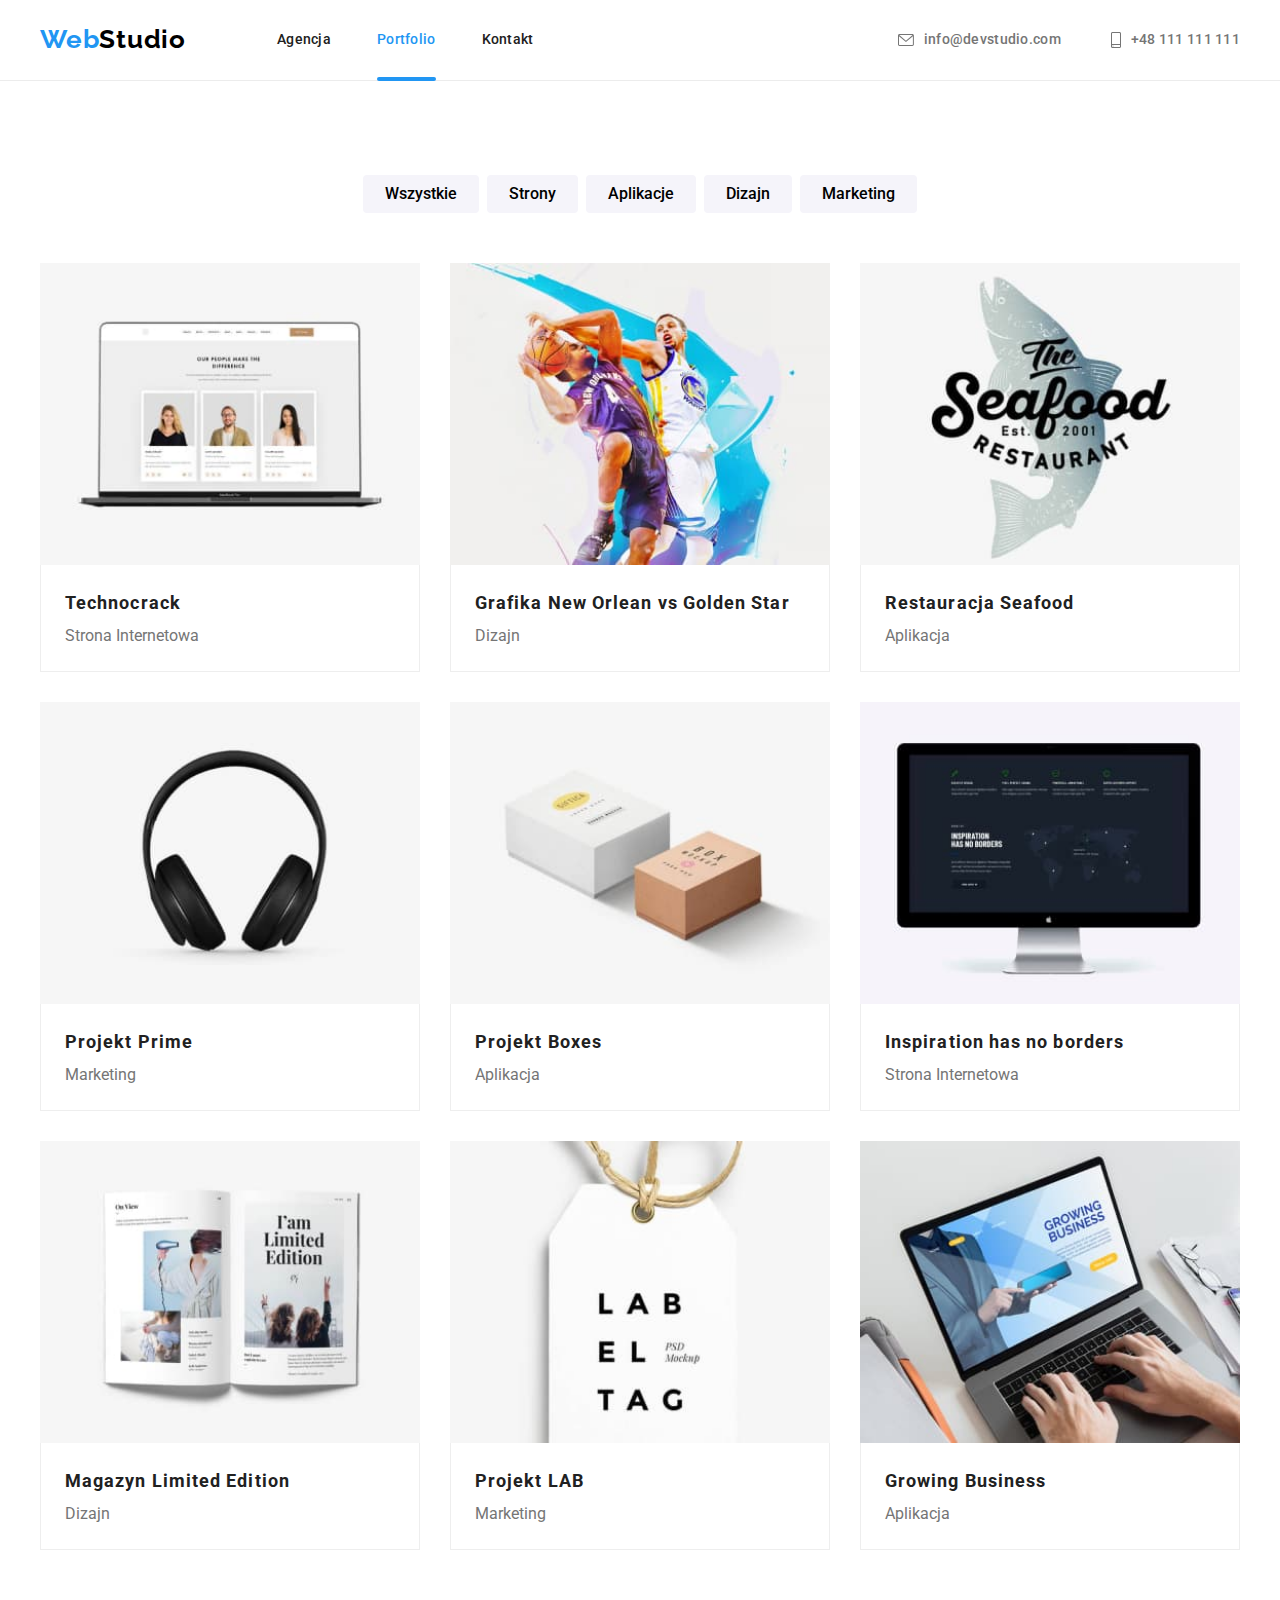
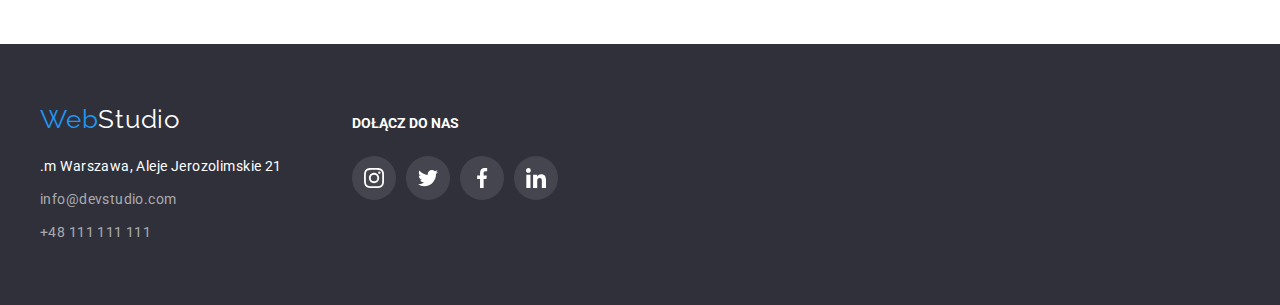
==== potrfolio.html @ 59abcddb "add files" ====
<!DOCTYPE html>
<html lang="pl">
  <head>
    <meta charset="UTF-8" />
    <meta http-equiv="X-UA-Compatible" content="IE=edge" />
    <meta name="viewport" content="width=device-width, initial-scale=1.0" />
    <title>Portfolio</title>
    <link rel="preconnect" href="https://fonts.googleapis.com" />
    <link rel="preconnect" href="https://fonts.gstatic.com" crossorigin />
    <link
      href="https://fonts.googleapis.com/css2?family=Raleway:ital,wght@0,700;1,700&family=Roboto:ital,wght@0,400;0,500;0,700;0,900;1,400;1,500;1,700;1,900&display=swap"
      rel="stylesheet"
    />

    <link
      rel="stylesheet"
      href="https://cdnjs.cloudflare.com/ajax/libs/modern-normalize/1.1.0/modern-normalize.css"
      integrity="sha512-Y0MM+V6ymRKN2zStTqzQ227DWhhp4Mzdo6gnlRnuaNCbc+YN/ZH0sBCLTM4M0oSy9c9VKiCvd4Jk44aCLrNS5Q=="
      crossorigin="anonymous"
      referrerpolicy="no-referrer"
    />

    <link rel="stylesheet" href="./css/styles.css" />
  </head>
  <body>
    <header class="header">
      <div class="container">
        <section class="header-section">
          <a href="./index.html" class="header-logo"
            ><span class="logo-blue">Web</span>Studio</a
          >
          <nav>
            <ul class="nav-list">
              <li><a href="./index.html" class="nav-links">Agencja</a></li>
              <li>
                <a href="./potrfolio.html" class="nav-links active-page"
                  >Portfolio</a
                >
              </li>
              <li><a href="#" class="nav-links">Kontakt</a></li>
            </ul>
          </nav>
          <ul class="contact-list">
            <li>
              <a class="header-contact" href="mailto:info@devstudio.com">
                <svg width="16" height="12" class="contact-icon">
                  <use href="./images/icons.svg#icon-envelope"></use>
                </svg>
                info@devstudio.com</a
              >
            </li>
            <li>
              <a class="header-contact" href="tel:+48111111111">
                <svg width="10" height="16" class="contact-icon">
                  <use href="./images/icons.svg#icon-smartphone"></use>
                </svg>
                +48 111 111 111</a
              >
            </li>
          </ul>
        </section>
      </div>
    </header>
    <main>
      <div class="container">
        <section class="section">
          <ul class="filters">
            <li><button type="button">Wszystkie</button></li>
            <li><button type="button">Strony</button></li>
            <li><button type="button">Aplikacje</button></li>
            <li><button type="button">Dizajn</button></li>
            <li><button type="button">Marketing</button></li>
          </ul>
          <section class="projects-section">
            <ul>
              <li>
                <figure>
                  <img
                    src="./images/img8.jpg"
                    alt="Laptop z otwartą stroną internetową"
                  />
                  <figcaption>
                    <h4>Technocrack</h4>
                    <p class="project-type">Strona Internetowa</p>
                  </figcaption>
                  <p class="project-description">
                    Technocrack jest popularną platformą wykorzystywaną do
                    rozpowszechniania koronawirusa. Firmy wykorzystują tę
                    platformę do celów szpiegowskich i ataków na
                    niezabezpieczone serwery konkurencji
                  </p>
                </figure>
              </li>
              <li>
                <figure>
                  <img
                    src="./images/img9.jpg"
                    alt="Dwóch koszykarzy walczących o piłkę"
                  />
                  <figcaption>
                    <h4>Grafika New Orlean vs Golden Star</h4>
                    <p class="project-type">Dizajn</p>
                  </figcaption>
                  <p class="project-description">
                    Technocrack jest popularną platformą wykorzystywaną do
                    rozpowszechniania koronawirusa. Firmy wykorzystują tę
                    platformę do celów szpiegowskich i ataków na
                    niezabezpieczone serwery konkurencji
                  </p>
                </figure>
              </li>
              <li>
                <figure>
                  <img src="./images/img10.jpg" alt="" />
                  <figcaption>
                    <h4>Restauracja Seafood</h4>
                    <p class="project-type">Aplikacja</p>
                  </figcaption>
                  <p class="project-description">
                    Technocrack jest popularną platformą wykorzystywaną do
                    rozpowszechniania koronawirusa. Firmy wykorzystują tę
                    platformę do celów szpiegowskich i ataków na
                    niezabezpieczone serwery konkurencji
                  </p>
                </figure>
              </li>
              <li>
                <figure>
                  <img src="./images/img11.jpg" alt="Sluchawki nauszne" />
                  <figcaption>
                    <h4>Projekt Prime</h4>
                    <p class="project-type">Marketing</p>
                  </figcaption>
                  <p class="project-description">
                    Technocrack jest popularną platformą wykorzystywaną do
                    rozpowszechniania koronawirusa. Firmy wykorzystują tę
                    platformę do celów szpiegowskich i ataków na
                    niezabezpieczone serwery konkurencji
                  </p>
                </figure>
              </li>
              <li>
                <figure>
                  <img src="./images/img12.jpg" alt="Dwa pudełka" />
                  <figcaption>
                    <h4>Projekt Boxes</h4>
                    <p class="project-type">Aplikacja</p>
                  </figcaption>
                  <p class="project-description">
                    Technocrack jest popularną platformą wykorzystywaną do
                    rozpowszechniania koronawirusa. Firmy wykorzystują tę
                    platformę do celów szpiegowskich i ataków na
                    niezabezpieczone serwery konkurencji
                  </p>
                </figure>
              </li>
              <li>
                <figure>
                  <img
                    src="./images/img13.jpg"
                    alt="Monitor z otwarta stroną internetową"
                  />
                  <figcaption>
                    <h4>Inspiration has no borders</h4>
                    <p class="project-type">Strona Internetowa</p>
                  </figcaption>
                  <p class="project-description">
                    Technocrack jest popularną platformą wykorzystywaną do
                    rozpowszechniania koronawirusa. Firmy wykorzystują tę
                    platformę do celów szpiegowskich i ataków na
                    niezabezpieczone serwery konkurencji
                  </p>
                </figure>
              </li>
              <li>
                <figure>
                  <img
                    src="./images/img14.jpg"
                    alt="Otwarte kolorowe czasopismo"
                  />
                  <figcaption>
                    <h4>Magazyn Limited Edition</h4>
                    <p class="project-type">Dizajn</p>
                  </figcaption>
                  <p class="project-description">
                    Technocrack jest popularną platformą wykorzystywaną do
                    rozpowszechniania koronawirusa. Firmy wykorzystują tę
                    platformę do celów szpiegowskich i ataków na
                    niezabezpieczone serwery konkurencji
                  </p>
                </figure>
              </li>
              <li>
                <figure>
                  <img
                    src="./images/img15.jpg"
                    alt="Biala zawieszka z napisem LABEL TAG"
                  />
                  <figcaption>
                    <h4>Projekt LAB</h4>
                    <p class="project-type">Marketing</p>
                  </figcaption>
                  <p class="project-description">
                    Technocrack jest popularną platformą wykorzystywaną do
                    rozpowszechniania koronawirusa. Firmy wykorzystują tę
                    platformę do celów szpiegowskich i ataków na
                    niezabezpieczone serwery konkurencji
                  </p>
                </figure>
              </li>
              <li>
                <figure>
                  <img
                    src="./images/img16.jpg"
                    alt="Laptop z otwartą aplikacją"
                  />
                  <figcaption>
                    <h4>Growing Business</h4>
                    <p class="project-type">Aplikacja</p>
                  </figcaption>
                  <p class="project-description">
                    Technocrack jest popularną platformą wykorzystywaną do
                    rozpowszechniania koronawirusa. Firmy wykorzystują tę
                    platformę do celów szpiegowskich i ataków na
                    niezabezpieczone serwery konkurencji
                  </p>
                </figure>
              </li>
            </ul>
          </section>
        </section>
      </div>
    </main>
    <footer class="footer">
      <div class="container">
        <ul class="footer-items">
          <li>
            <a href="/index.html" class="footer-logo"
              ><span class="logo-blue">Web</span>Studio</a
            >
            <address>
              <p>.m Warszawa, Aleje Jerozolimskie 21</p>
              <p>
                <a class="footer-link" href="mailto:info@devstudio.com"
                  >info@devstudio.com</a
                >
              </p>
              <p>
                <a class="footer-link" href="tel:+48111111111"
                  >+48 111 111 111</a
                >
              </p>
            </address>
          </li>
          <li>
            <h5>Dołącz do nas</h5>
            <ul class="footer-icon">
              <li>
                <svg width="20" height="20">
                  <use href="./images/icons.svg#icon-instagram"></use>
                </svg>
              </li>
              <li>
                <svg width="20" height="20">
                  <use href="./images/icons.svg#icon-twitter"></use>
                </svg>
              </li>
              <li>
                <svg width="20" height="20">
                  <use href="./images/icons.svg#icon-facebook"></use>
                </svg>
              </li>
              <li>
                <svg width="20" height="20">
                  <use href="./images/icons.svg#icon-linkedin"></use>
                </svg>
              </li>
            </ul>
          </li>
        </ul>
      </div>
    </footer>
  </body>
</html>
---- css/styles.css ----
* {
  box-sizing: content-box;
}

:root {
  --main-color: #212121;
  --active-color: #2196f3;
  --bg-color: #2f303a;
  --button-color: #f5f4fa;
  --p-color: #757575;
  --section-color: #f5f4fa;
  --border-color: #ececec;
  --card-bg: #fff;
  --text-color: #fff;
  --pic-border: #eeeeee;
  --logo-color: #000;
  --contact-color: rgba(255, 255, 255, 0.6);
  --icon-color: #afb1b8;
}

body {
  font-family: "Roboto", sans-serif;
  color: var(--main-color);
  font-size: 16px;
}

ul {
  padding: 0;
  margin: 0;
  list-style: none;
}

h1,
h2,
h3,
h4,
p {
  margin: 0;
}

.container {
  max-width: 1200px;
  margin: 0 auto;
  padding: 0 15px;
}

.section {
  padding-top: 94px;
  padding-bottom: 94px;
}

/* header start */

.header {
  border-bottom: 1px solid var(--border-color);
}

.header-section {
  display: flex;
  align-items: center;
  justify-content: space-between;
  padding: 24px 0 25px;
}

.header-logo {
  font-family: "Raleway", sans-serif;
  color: var(--logo-color);
  text-decoration: none;
  font-weight: 700;
  font-size: 26px;
  line-height: 1.2;
  letter-spacing: 0.03em;
  flex-grow: 1;
}
.logo-blue {
  color: #2196f3;
}

.nav-list {
  display: flex;
  flex-grow: 1;
}

.nav-list li:not(:last-child) {
  padding-right: 46px;
}

.nav-links {
  text-decoration: none;
  color: inherit;
  font-weight: 500;
  font-size: 14px;
  line-height: 1.17;
  letter-spacing: 0.02em;
}

.nav-links:hover,
.nav-links:focus {
  color: var(--active-color);
  cursor: pointer;
  transition: color 250ms cubic-bezier(0.4, 0, 0.2, 1);
}

.contact-list {
  text-align: right;
  flex-grow: 4;
  display: flex;
  justify-content: flex-end;
}

.contact-list li:not(:last-child) {
  padding-right: 50px;
}

.header-contact {
  text-decoration: none;
  color: var(--p-color);
  font-weight: 500;
  font-size: 14px;
  line-height: 1.17;
  letter-spacing: 0.02em;
  fill: var(--p-color);
  display: flex;
  align-items: center;
}

.contact-icon {
  padding-right: 10px;
}

.header-contact:hover,
.header-contact:focus {
  fill: var(--active-color);
  color: var(--active-color);
  transition: color 250ms cubic-bezier(0.4, 0, 0.2, 1),
    fill 250ms cubic-bezier(0.4, 0, 0.2, 1);
}

.active-page {
  color: var(--active-color);
  position: relative;
}

.active-page::after {
  display: block;
  content: "";
  width: 100%;
  height: 4px;
  background-color: var(--active-color);
  border-radius: 2px;
  position: absolute;
  top: 46px;
}

/* header end */

/* footer start */
.footer {
  background-color: var(--bg-color);
  color: var(--text-color);
  font-size: 14px;
  line-height: 1.71;
}

.footer-items {
  display: flex;
  align-items: baseline;
  gap: 70px;
}

.footer-items h5 {
  text-transform: uppercase;
  font-weight: 700;
  font-size: 14px;
  margin-bottom: 20px;
}

.footer-logo {
  display: block;
  text-decoration: none;
  color: var(--text-color);
  font-family: "Raleway", sans-serif;
  font-size: 26px;
  line-height: 1.2;
  letter-spacing: 0.03em;
  padding-top: 60px;
}

.footer address {
  font-style: normal;
  letter-spacing: 0.03em;
  padding-top: 20px;
  padding-bottom: 60px;
}

.footer-link {
  text-decoration: none;
  color: var(--contact-color);
  display: block;
  padding-top: 9px;
}

.footer-link:hover,
.footer-link:focus {
  color: var(--active-color);
  transition: color 250ms cubic-bezier(0.4, 0, 0.2, 1);
}

.footer-icon {
  display: flex;
  gap: 10px;
}

.footer-icon li {
  display: flex;
  gap: 10px;
  fill: var(--card-bg);
  padding: 12px;
  border: 0px solid rgba(255, 255, 255, 0.1);
  background-color: rgba(255, 255, 255, 0.1);
  border-radius: 50%;
}

.footer-icon li:hover,
.footer-icon li:active {
  border: 0px solid var(--active-color);
  border-radius: 50%;
  background-color: #2196f3;
  fill: var(--card-bg);
  transition: background-color 250ms cubic-bezier(0.4, 0, 0.2, 1);
}

/* footer end */

/* index main start */
.page-title {
  background-color: var(--bg-color);
  background-image: linear-gradient(
      to top,
      rgba(47, 48, 58, 0.4),
      rgba(47, 48, 58, 0.4)
    ),
    url(../images/bgimg.jpg);

  background-repeat: no-repeat;
  background-position: center;
  height: 600px;
}

.title {
  color: var(--text-color);
  text-align: center;
  font-weight: 900;
  font-size: 44px;
  line-height: 1.36;
  text-transform: uppercase;
  letter-spacing: 0.06em;
  max-width: 700px;
  margin: 0 auto 30px;
  padding-top: 200px;
}

.main-button {
  display: block;
  background-color: var(--active-color);
  color: var(--text-color);
  font: inherit;
  height: 50px;
  width: 200px;
  font-weight: 700;
  cursor: pointer;
  margin: 0 auto;
  border-radius: 4px;
  border: 0;
}

.advantages-section h3 {
  font-weight: 700;
  font-size: 14px;
  line-height: 1.14;
  margin-bottom: 10px;
}

.advantages-section p {
  font-size: 14px;
  line-height: 1.71;
  color: var(--p-color);
}

.advantages-section ul {
  display: flex;
  gap: 30px;
}

.advantages-section li {
  flex-basis: calc((100% - 90px) / 4);
}

.advantages-icon {
  background-color: var(--button-color);
  margin-bottom: 30px;
  padding: 25px 100px;
}

.service-section h2 {
  text-align: center;
  font-weight: 700;
  font-size: 36px;
  line-height: 1.16;
  margin-bottom: 50px;
}

.service-section ul {
  display: flex;
  margin: 0;
  gap: 30px;
}

.service-section img {
  display: block;
  max-width: 370px;
}

.service-section li {
  flex-basis: calc((100%-60px) / 3);
  position: relative;
}

.service-section p {
  position: absolute;
  background-color: rgba(47, 48, 58, 0.8);
  color: var(--card-bg);
  bottom: 0;
  left: 50%;
  width: 100%;
  transform: translate(-50%);
  text-transform: uppercase;
  font-size: 14px;
  padding: 27px 0;
  text-align: center;
}

.team-section {
  background-color: var(--section-color);
}

.team-section img {
  display: block;
  max-width: 270px;
}

.team-section h2 {
  text-align: center;
  font-weight: 700;
  font-size: 36px;
  line-height: 1.16;
  margin-bottom: 50px;
}

.team-members {
  display: flex;
  gap: 30px;
}

.team-section figure {
  margin: 0;
  background-color: var(--card-bg);
  text-align: center;
  box-shadow: 0px 1px 3px rgba(0, 0, 0, 0.12), 0px 1px 1px rgba(0, 0, 0, 0.14),
    0px 2px 1px rgba(0, 0, 0, 0.2);
  border-radius: 0px 0px 4px 4px;
}

.team-section figcaption {
  padding: 30px 0;
}

.team-section h4 {
  font-weight: 500;
  line-height: 1.19;
  letter-spacing: 0.03em;
  padding-bottom: 10px;
}

.team-section p {
  color: var(--p-color);
}

.social-icon {
  display: flex;
  gap: 10px;
  justify-content: center;
  margin-top: 16px;
}

.social-icon li {
  height: 20px;
  width: 20px;
  fill: var(--icon-color);
  padding: 12px;
}

.social-icon li:hover,
.social-icon li:active {
  border: 0px solid var(--active-color);
  border-radius: 50%;
  background-color: #2196f3;
  fill: var(--card-bg);
  transition: fill 250ms cubic-bezier(0.4, 0, 0.2, 1),
    background-color 250ms cubic-bezier(0.4, 0, 0.2, 1);
}

.client-section h2 {
  text-align: center;
  font-weight: 700;
  font-size: 36px;
  line-height: 1.16;
  margin-bottom: 50px;
}

.client-section ul {
  display: flex;
  gap: 30px;
}

.client-icon {
  border: 1px solid var(--icon-color);
  border-radius: 4px;
  height: 60px;
  width: 106px;
  padding: 16px 32px;
  fill: var(--icon-color);
}

.client-icon:hover,
.client-icon:focus {
  border-color: var(--active-color);
  fill: var(--active-color);
  cursor: pointer;
  transition: fill 250ms cubic-bezier(0.4, 0, 0.2, 1),
    border-color 250ms cubic-bezier(0.4, 0, 0.2, 1);
}

.modal {
  height: 581px;
  width: 528px;
  background-color: var(--card-bg);
  display: block;
  margin: auto;
  position: fixed;
  left: 50%;
  top: 50%;
  transform: translate(-50%, -50%);
  border-radius: 4px;
}

.backdrop {
  background-color: rgba(0, 0, 0, 0.1);
  width: 100%;
  height: 100%;
  position: fixed;
  display: block;
  margin: auto;
  position: fixed;
  left: 0;
  top: 0;
  visibility: visible;
  opacity: 1;
  transform: scale(100%);
  transition-property: visibility, opacity, transform;
  transition-duration: 100ms;
  transition-timing-function: ease;
}

.is-hidden {
  pointer-events: none;
  visibility: hidden;
  opacity: 0;
  transform: scale(50%);
  transition-property: visibility, opacity, transform;
  transition-duration: 100ms;
  transition-timing-function: ease;
}

.modal-close {
  background-color: var(--card-bg);
  border-radius: 50%;
  border: 1px solid rgba(0, 0, 0, 0.1);
  padding: 0px;
  position: fixed;
  top: 8px;
  right: 8px;
  cursor: pointer;
  width: 28px;
  height: 28px;
  font-size: 13px;
}

/* index end */

/* portfolio start */

.filters {
  display: flex;
  justify-content: center;
  margin-bottom: 50px;
}

.filters button {
  background-color: var(--button-color);
  font-size: 16px;
  font-family: inherit;
  font-weight: 500;
  line-height: 1.62;
  cursor: pointer;
  border-radius: 4px;
  border: 0;
  padding: 6px 22px;
}

.filters li:not(:last-child) {
  margin-right: 8px;
}

.filters button:hover,
.filters button:focus {
  background-color: var(--active-color);
  color: var(--text-color);
  box-shadow: 0px 4px 4px rgba(0, 0, 0, 0.25);
  cursor: pointer;
  transition: color 250ms cubic-bezier(0.4, 0, 0.2, 1),
    background-color 250ms cubic-bezier(0.4, 0, 0.2, 1),
    box-shadow 250ms cubic-bezier(0.4, 0, 0.2, 1);
}

.projects-section figure {
  margin: 0;
  position: relative;
  overflow: hidden;
}

.projects-section figure:hover,
.projects-section figure:active {
  box-shadow: 0px 1px 1px rgba(0, 0, 0, 0.12), 0px 4px 4px rgba(0, 0, 0, 0.06),
    1px 4px 6px rgba(0, 0, 0, 0.16);
  transition: box-shadow 250ms cubic-bezier(0.4, 0, 0.2, 1);
}

.projects-section figcaption {
  padding: 20px 24px;
  border-left: 1px solid var(--pic-border);
  border-right: 1px solid var(--pic-border);
  border-bottom: 1px solid var(--pic-border);
  z-index: 5;
  position: relative;
  background-color: var(--card-bg);
}

.projects-section img {
  display: block;
  width: 100%;
}

.projects-section ul {
  display: flex;
  flex-wrap: wrap;
  gap: 30px;
}

.projects-section li {
  flex-basis: calc((100% - 60px) / 3);
}

.projects-section h4 {
  font-size: 18px;
  font-weight: 700;
  line-height: 2;
  letter-spacing: 0.06em;
}

.project-type {
  color: var(--p-color);
  line-height: 1.88;
}

.project-description {
  position: absolute;
  height: 100%;
  background-color: rgba(33, 150, 243, 0.9);
  color: #fff;
  line-height: 1.56;
  letter-spacing: 0.03em;
  font-size: 18px;
  padding: 49px 45px 49px 24px;
  transform: translateY(0);
  transition-property: transform;
  transition-duration: 250ms;
  transition-timing-function: cubic-bezier(0.4, 0, 0.2, 1);
  z-index: 3;
}

.projects-section figure:hover .project-description {
  transform: translateY(-408px);
}
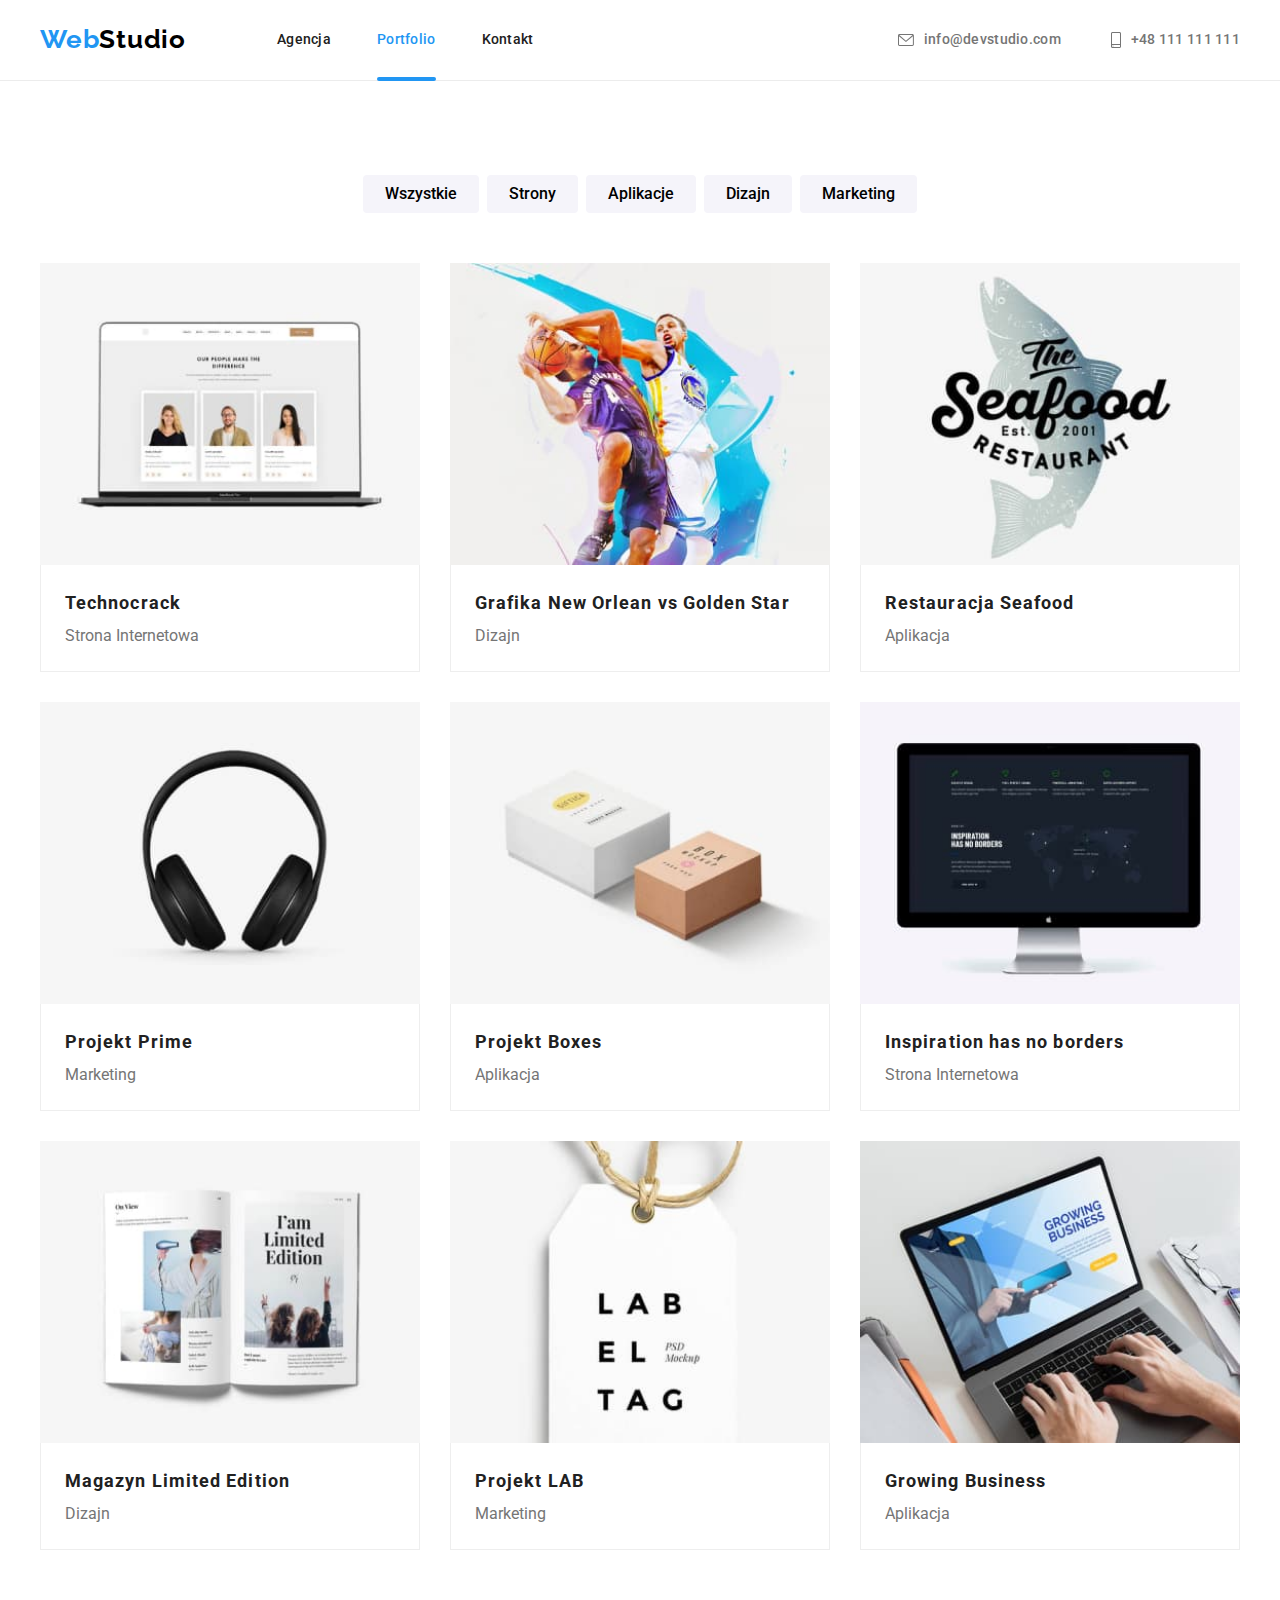
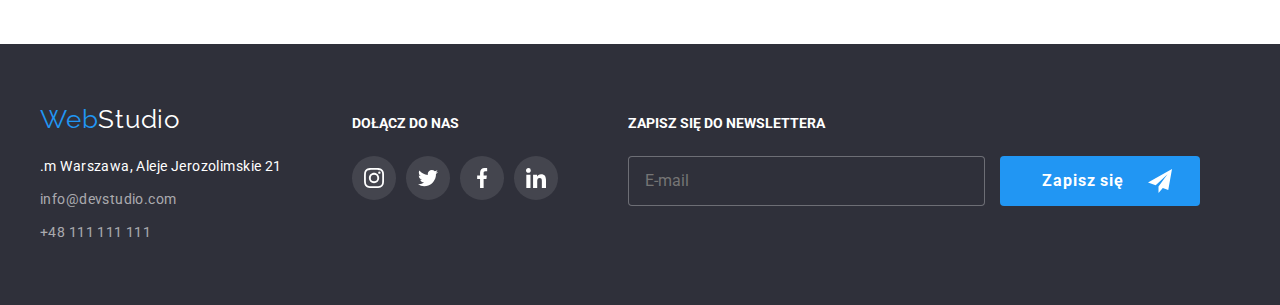
==== commit 8a42d2dc: "update" ====
--- a/potrfolio.html
+++ b/potrfolio.html
@@ -277,6 +277,25 @@
               </li>
             </ul>
           </li>
+          <li>
+            <form>
+              <label>
+                <h5>Zapisz się do newslettera</h5>
+                <input
+                  class="newsletter-input"
+                  type="email"
+                  name="newsletter"
+                  placeholder="E-mail"
+                />
+              </label>
+              <button class="newsletter-button" type="submit">
+                <span>Zapisz się</span>
+                <svg class="newsletter-icon" width="24" height="24">
+                  <use href="./images/icons.svg#icon-send"></use>
+                </svg>
+              </button>
+            </form>
+          </li>
         </ul>
       </div>
     </footer>
--- a/css/styles.css
+++ b/css/styles.css
@@ -16,6 +16,12 @@
   --logo-color: #000;
   --contact-color: rgba(255, 255, 255, 0.6);
   --icon-color: #afb1b8;
+  --backdrop-color: rgba(0, 0, 0, 0.1);
+  --description-bg: rgba(33, 150, 243, 0.9);
+  --service-bg: rgba(47, 48, 58, 0.8);
+  --footer-icon-bg: rgba(255, 255, 255, 0.1);
+  --bg-gradient: rgba(47, 48, 58, 0.4);
+  --form-border: rgba(33, 33, 33, 0.2);
 }
 
 body {
@@ -34,6 +40,8 @@
 h2,
 h3,
 h4,
+h5,
+h6,
 p {
   margin: 0;
 }
@@ -63,6 +71,7 @@
 }
 
 .header-logo {
+  flex-grow: 1;
   font-family: "Raleway", sans-serif;
   color: var(--logo-color);
   text-decoration: none;
@@ -70,10 +79,10 @@
   font-size: 26px;
   line-height: 1.2;
   letter-spacing: 0.03em;
-  flex-grow: 1;
-}
+}
+
 .logo-blue {
-  color: #2196f3;
+  color: var(--active-color);
 }
 
 .nav-list {
@@ -92,20 +101,20 @@
   font-size: 14px;
   line-height: 1.17;
   letter-spacing: 0.02em;
+  transition: color 250ms cubic-bezier(0.4, 0, 0.2, 1);
 }
 
 .nav-links:hover,
 .nav-links:focus {
   color: var(--active-color);
   cursor: pointer;
-  transition: color 250ms cubic-bezier(0.4, 0, 0.2, 1);
 }
 
 .contact-list {
+  display: flex;
   text-align: right;
+  justify-content: flex-end;
   flex-grow: 4;
-  display: flex;
-  justify-content: flex-end;
 }
 
 .contact-list li:not(:last-child) {
@@ -113,6 +122,8 @@
 }
 
 .header-contact {
+  display: flex;
+  align-items: center;
   text-decoration: none;
   color: var(--p-color);
   font-weight: 500;
@@ -120,8 +131,8 @@
   line-height: 1.17;
   letter-spacing: 0.02em;
   fill: var(--p-color);
-  display: flex;
-  align-items: center;
+  transition: color 250ms cubic-bezier(0.4, 0, 0.2, 1),
+    fill 250ms cubic-bezier(0.4, 0, 0.2, 1);
 }
 
 .contact-icon {
@@ -132,8 +143,6 @@
 .header-contact:focus {
   fill: var(--active-color);
   color: var(--active-color);
-  transition: color 250ms cubic-bezier(0.4, 0, 0.2, 1),
-    fill 250ms cubic-bezier(0.4, 0, 0.2, 1);
 }
 
 .active-page {
@@ -142,24 +151,24 @@
 }
 
 .active-page::after {
+  position: absolute;
+  top: 46px;
   display: block;
   content: "";
   width: 100%;
   height: 4px;
   background-color: var(--active-color);
   border-radius: 2px;
-  position: absolute;
-  top: 46px;
 }
 
 /* header end */
 
 /* footer start */
 .footer {
-  background-color: var(--bg-color);
   color: var(--text-color);
   font-size: 14px;
   line-height: 1.71;
+  background-color: var(--bg-color);
 }
 
 .footer-items {
@@ -169,41 +178,41 @@
 }
 
 .footer-items h5 {
+  margin-bottom: 20px;
   text-transform: uppercase;
   font-weight: 700;
   font-size: 14px;
-  margin-bottom: 20px;
 }
 
 .footer-logo {
   display: block;
+  padding-top: 60px;
   text-decoration: none;
   color: var(--text-color);
   font-family: "Raleway", sans-serif;
   font-size: 26px;
   line-height: 1.2;
   letter-spacing: 0.03em;
-  padding-top: 60px;
 }
 
 .footer address {
-  font-style: normal;
-  letter-spacing: 0.03em;
   padding-top: 20px;
   padding-bottom: 60px;
+  font-style: normal;
+  letter-spacing: 0.03em;
 }
 
 .footer-link {
+  display: block;
+  padding-top: 9px;
+  color: var(--contact-color);
   text-decoration: none;
-  color: var(--contact-color);
-  display: block;
-  padding-top: 9px;
+  transition: color 250ms cubic-bezier(0.4, 0, 0.2, 1);
 }
 
 .footer-link:hover,
 .footer-link:focus {
   color: var(--active-color);
-  transition: color 250ms cubic-bezier(0.4, 0, 0.2, 1);
 }
 
 .footer-icon {
@@ -214,40 +223,80 @@
 .footer-icon li {
   display: flex;
   gap: 10px;
-  fill: var(--card-bg);
   padding: 12px;
-  border: 0px solid rgba(255, 255, 255, 0.1);
-  background-color: rgba(255, 255, 255, 0.1);
+  fill: var(--text-color);
+  background-color: var(--footer-icon-bg);
   border-radius: 50%;
+  transition: background-color 250ms cubic-bezier(0.4, 0, 0.2, 1);
 }
 
 .footer-icon li:hover,
 .footer-icon li:active {
-  border: 0px solid var(--active-color);
-  border-radius: 50%;
-  background-color: #2196f3;
-  fill: var(--card-bg);
-  transition: background-color 250ms cubic-bezier(0.4, 0, 0.2, 1);
+  background-color: var(--active-color);
+}
+
+.newsletter-input {
+  display: inline-block;
+  width: 323px;
+  padding: 15px 16px;
+  font-size: 16px;
+  color: var(--contact-color);
+  background-color: var(--bg-color);
+  border: 1px solid rgba(255, 255, 255, 0.3);
+  border-radius: 4px;
+}
+
+.newsletter-button {
+  position: relative;
+  display: inline-block;
+  height: 50px;
+  width: 200px;
+  margin-left: 12px;
+  padding: 0;
+  color: var(--text-color);
+  font: inherit;
+  text-align: left;
+  font-weight: 700;
+  font-size: 16px;
+  line-height: 30px;
+  letter-spacing: 0.06em;
+  background-color: var(--active-color);
+  border-radius: 4px;
+  border: 0;
+  cursor: pointer;
+}
+
+.newsletter-button span {
+  padding-left: 42px;
+}
+
+.newsletter-icon {
+  position: absolute;
+  top: 13px;
+  right: 28px;
+  fill: var(--text-color);
 }
 
 /* footer end */
 
 /* index main start */
 .page-title {
+  height: 600px;
   background-color: var(--bg-color);
   background-image: linear-gradient(
       to top,
-      rgba(47, 48, 58, 0.4),
-      rgba(47, 48, 58, 0.4)
+      var(--bg-gradient),
+      var(--bg-gradient)
     ),
     url(../images/bgimg.jpg);
-
   background-repeat: no-repeat;
   background-position: center;
-  height: 600px;
 }
 
 .title {
+  max-width: 700px;
+  margin: 0 auto 30px;
+  padding-top: 200px;
   color: var(--text-color);
   text-align: center;
   font-weight: 900;
@@ -255,30 +304,27 @@
   line-height: 1.36;
   text-transform: uppercase;
   letter-spacing: 0.06em;
-  max-width: 700px;
-  margin: 0 auto 30px;
-  padding-top: 200px;
 }
 
 .main-button {
   display: block;
-  background-color: var(--active-color);
-  color: var(--text-color);
-  font: inherit;
   height: 50px;
   width: 200px;
-  font-weight: 700;
-  cursor: pointer;
   margin: 0 auto;
+  font: inherit;
+  color: var(--text-color);
+  font-weight: 700;
+  background-color: var(--active-color);
   border-radius: 4px;
   border: 0;
+  cursor: pointer;
 }
 
 .advantages-section h3 {
+  margin-bottom: 10px;
   font-weight: 700;
   font-size: 14px;
   line-height: 1.14;
-  margin-bottom: 10px;
 }
 
 .advantages-section p {
@@ -297,22 +343,21 @@
 }
 
 .advantages-icon {
-  background-color: var(--button-color);
   margin-bottom: 30px;
   padding: 25px 100px;
+  background-color: var(--button-color);
 }
 
 .service-section h2 {
+  margin-bottom: 50px;
   text-align: center;
   font-weight: 700;
   font-size: 36px;
   line-height: 1.16;
-  margin-bottom: 50px;
 }
 
 .service-section ul {
   display: flex;
-  margin: 0;
   gap: 30px;
 }
 
@@ -322,22 +367,21 @@
 }
 
 .service-section li {
+  position: relative;
   flex-basis: calc((100%-60px) / 3);
-  position: relative;
 }
 
 .service-section p {
   position: absolute;
-  background-color: rgba(47, 48, 58, 0.8);
+  bottom: 0;
+  left: 0;
+  width: 370px;
+  padding: 27px 0;
   color: var(--card-bg);
-  bottom: 0;
-  left: 50%;
-  width: 100%;
-  transform: translate(-50%);
   text-transform: uppercase;
+  text-align: center;
   font-size: 14px;
-  padding: 27px 0;
-  text-align: center;
+  background-color: var(--service-bg);
 }
 
 .team-section {
@@ -350,11 +394,11 @@
 }
 
 .team-section h2 {
+  margin-bottom: 50px;
   text-align: center;
   font-weight: 700;
   font-size: 36px;
   line-height: 1.16;
-  margin-bottom: 50px;
 }
 
 .team-members {
@@ -364,8 +408,8 @@
 
 .team-section figure {
   margin: 0;
+  text-align: center;
   background-color: var(--card-bg);
-  text-align: center;
   box-shadow: 0px 1px 3px rgba(0, 0, 0, 0.12), 0px 1px 1px rgba(0, 0, 0, 0.14),
     0px 2px 1px rgba(0, 0, 0, 0.2);
   border-radius: 0px 0px 4px 4px;
@@ -376,10 +420,10 @@
 }
 
 .team-section h4 {
+  padding-bottom: 10px;
   font-weight: 500;
   line-height: 1.19;
   letter-spacing: 0.03em;
-  padding-bottom: 10px;
 }
 
 .team-section p {
@@ -396,26 +440,26 @@
 .social-icon li {
   height: 20px;
   width: 20px;
+  padding: 12px;
   fill: var(--icon-color);
-  padding: 12px;
+  border-radius: 50%;
+  transition: fill 250ms cubic-bezier(0.4, 0, 0.2, 1),
+    background-color 250ms cubic-bezier(0.4, 0, 0.2, 1);
 }
 
 .social-icon li:hover,
 .social-icon li:active {
-  border: 0px solid var(--active-color);
+  fill: var(--card-bg);
   border-radius: 50%;
-  background-color: #2196f3;
-  fill: var(--card-bg);
-  transition: fill 250ms cubic-bezier(0.4, 0, 0.2, 1),
-    background-color 250ms cubic-bezier(0.4, 0, 0.2, 1);
+  background-color: var(--active-color);
 }
 
 .client-section h2 {
+  margin-bottom: 50px;
   text-align: center;
   font-weight: 700;
   font-size: 36px;
   line-height: 1.16;
-  margin-bottom: 50px;
 }
 
 .client-section ul {
@@ -424,76 +468,190 @@
 }
 
 .client-icon {
-  border: 1px solid var(--icon-color);
-  border-radius: 4px;
   height: 60px;
   width: 106px;
   padding: 16px 32px;
   fill: var(--icon-color);
+  border: 1px solid var(--icon-color);
+  border-radius: 4px;
+  transition: fill 250ms cubic-bezier(0.4, 0, 0.2, 1),
+    border-color 250ms cubic-bezier(0.4, 0, 0.2, 1);
 }
 
 .client-icon:hover,
 .client-icon:focus {
+  fill: var(--active-color);
   border-color: var(--active-color);
-  fill: var(--active-color);
-  cursor: pointer;
-  transition: fill 250ms cubic-bezier(0.4, 0, 0.2, 1),
-    border-color 250ms cubic-bezier(0.4, 0, 0.2, 1);
+  cursor: pointer;
 }
 
 .modal {
-  height: 581px;
-  width: 528px;
-  background-color: var(--card-bg);
-  display: block;
-  margin: auto;
   position: fixed;
   left: 50%;
   top: 50%;
   transform: translate(-50%, -50%);
+  display: flex;
+  margin: auto;
+  height: 581px;
+  width: 528px;
+  background-color: var(--card-bg);
   border-radius: 4px;
 }
 
 .backdrop {
-  background-color: rgba(0, 0, 0, 0.1);
-  width: 100%;
-  height: 100%;
-  position: fixed;
-  display: block;
-  margin: auto;
   position: fixed;
   left: 0;
   top: 0;
+  display: block;
+  margin: auto;
+  width: 100%;
+  height: 100%;
+  background-color: var(--backdrop-color);
   visibility: visible;
   opacity: 1;
   transform: scale(100%);
   transition-property: visibility, opacity, transform;
-  transition-duration: 100ms;
-  transition-timing-function: ease;
+  transition-duration: 250ms;
+  transition-timing-function: cubic-bezier(0.4, 0, 0.2, 1);
 }
 
 .is-hidden {
   pointer-events: none;
   visibility: hidden;
   opacity: 0;
-  transform: scale(50%);
-  transition-property: visibility, opacity, transform;
-  transition-duration: 100ms;
-  transition-timing-function: ease;
+  transform: scale(150%);
 }
 
 .modal-close {
-  background-color: var(--card-bg);
-  border-radius: 50%;
-  border: 1px solid rgba(0, 0, 0, 0.1);
-  padding: 0px;
   position: fixed;
   top: 8px;
   right: 8px;
-  cursor: pointer;
   width: 28px;
   height: 28px;
+  padding: 0px;
   font-size: 13px;
+  background-color: var(--card-bg);
+  border-radius: 50%;
+  border: 1px solid var(--backdrop-color);
+  cursor: pointer;
+}
+
+.user-form {
+  display: block;
+  margin: 40px;
+  width: 100%;
+}
+
+.form-title {
+  font-weight: 700;
+  font-size: 20px;
+  line-height: 23.44px;
+  letter-spacing: 0.03em;
+  margin-bottom: 12px;
+}
+
+.label-name {
+  font-size: 12px;
+  line-height: 14.06px;
+  letter-spacing: 0.01em;
+  padding-bottom: 4px;
+  color: var(--p-color);
+}
+
+.label-area {
+  display: flex;
+  width: 100%;
+  margin-bottom: 10px;
+  border: 1px solid var(--form-border);
+  border-radius: 4px;
+  transition: fill 250ms cubic-bezier(0.4, 0, 0.2, 1),
+    border-color 250ms cubic-bezier(0.4, 0, 0.2, 1);
+}
+
+.label-area:focus-within {
+  border-color: var(--active-color);
+  fill: var(--active-color);
+}
+
+.input-area {
+  width: 80%;
+  padding: 11px;
+  font-size: 16px;
+  letter-spacing: 0.03em;
+  border: none;
+  outline: none;
+}
+
+.input-textarea {
+  resize: none;
+  width: 90%;
+  z-index: -1;
+  padding: 12px 16px;
+  font-size: 12px;
+  letter-spacing: 0.03em;
+  border: none;
+  outline: none;
+}
+
+.input-textarea:placeholder-shown {
+  font-size: 12px;
+  color: var(--p-color);
+  opacity: 50%;
+}
+
+.form-icon {
+  padding: 11px 0 11px 12px;
+}
+
+.privacy {
+  display: block;
+  margin: 20px auto 30px;
+  text-align: center;
+  font-size: 14px;
+  letter-spacing: 0.03em;
+  color: var(--p-color);
+  cursor: pointer;
+}
+
+.privacy a {
+  color: var(--active-color);
+}
+
+.custom-input {
+  width: 11px;
+  height: 12px;
+  border: 2px solid var(--main-color);
+  border-radius: 2px;
+  cursor: pointer;
+}
+
+.custom-input:checked {
+  width: 15px;
+  height: 16px;
+  border: none;
+  background-image: url(../images/icons.svg#icon-check);
+}
+
+.hidden {
+  -moz-appearance: none;
+  -webkit-appearance: none;
+  appearance: none;
+}
+
+.submit-button {
+  display: block;
+  height: 50px;
+  width: 200px;
+  margin: 30px auto 40px;
+  font: inherit;
+  color: var(--text-color);
+  font-weight: 700;
+  line-height: 30px;
+  letter-spacing: 0.06em;
+  background-color: var(--active-color);
+  border-radius: 4px;
+  border: 0;
+  cursor: pointer;
 }
 
 /* index end */
@@ -507,52 +665,52 @@
 }
 
 .filters button {
-  background-color: var(--button-color);
+  padding: 6px 22px;
   font-size: 16px;
   font-family: inherit;
   font-weight: 500;
   line-height: 1.62;
+  background-color: var(--button-color);
   cursor: pointer;
   border-radius: 4px;
   border: 0;
-  padding: 6px 22px;
-}
-
-.filters li:not(:last-child) {
-  margin-right: 8px;
-}
-
-.filters button:hover,
-.filters button:focus {
-  background-color: var(--active-color);
-  color: var(--text-color);
-  box-shadow: 0px 4px 4px rgba(0, 0, 0, 0.25);
-  cursor: pointer;
   transition: color 250ms cubic-bezier(0.4, 0, 0.2, 1),
     background-color 250ms cubic-bezier(0.4, 0, 0.2, 1),
     box-shadow 250ms cubic-bezier(0.4, 0, 0.2, 1);
 }
 
+.filters li:not(:last-child) {
+  margin-right: 8px;
+}
+
+.filters button:hover,
+.filters button:focus {
+  color: var(--text-color);
+  background-color: var(--active-color);
+  box-shadow: 0px 4px 4px rgba(0, 0, 0, 0.25);
+  cursor: pointer;
+}
+
 .projects-section figure {
+  position: relative;
   margin: 0;
-  position: relative;
   overflow: hidden;
+  transition: box-shadow 250ms cubic-bezier(0.4, 0, 0.2, 1);
 }
 
 .projects-section figure:hover,
 .projects-section figure:active {
   box-shadow: 0px 1px 1px rgba(0, 0, 0, 0.12), 0px 4px 4px rgba(0, 0, 0, 0.06),
     1px 4px 6px rgba(0, 0, 0, 0.16);
-  transition: box-shadow 250ms cubic-bezier(0.4, 0, 0.2, 1);
 }
 
 .projects-section figcaption {
+  position: relative;
+  z-index: 5;
   padding: 20px 24px;
   border-left: 1px solid var(--pic-border);
   border-right: 1px solid var(--pic-border);
   border-bottom: 1px solid var(--pic-border);
-  z-index: 5;
-  position: relative;
   background-color: var(--card-bg);
 }
 
@@ -585,18 +743,18 @@
 
 .project-description {
   position: absolute;
+  z-index: 3;
   height: 100%;
-  background-color: rgba(33, 150, 243, 0.9);
-  color: #fff;
+  padding: 49px 45px 49px 24px;
+  color: var(--text-color);
   line-height: 1.56;
   letter-spacing: 0.03em;
   font-size: 18px;
-  padding: 49px 45px 49px 24px;
+  background-color: var(--description-bg);
   transform: translateY(0);
   transition-property: transform;
   transition-duration: 250ms;
   transition-timing-function: cubic-bezier(0.4, 0, 0.2, 1);
-  z-index: 3;
 }
 
 .projects-section figure:hover .project-description {
